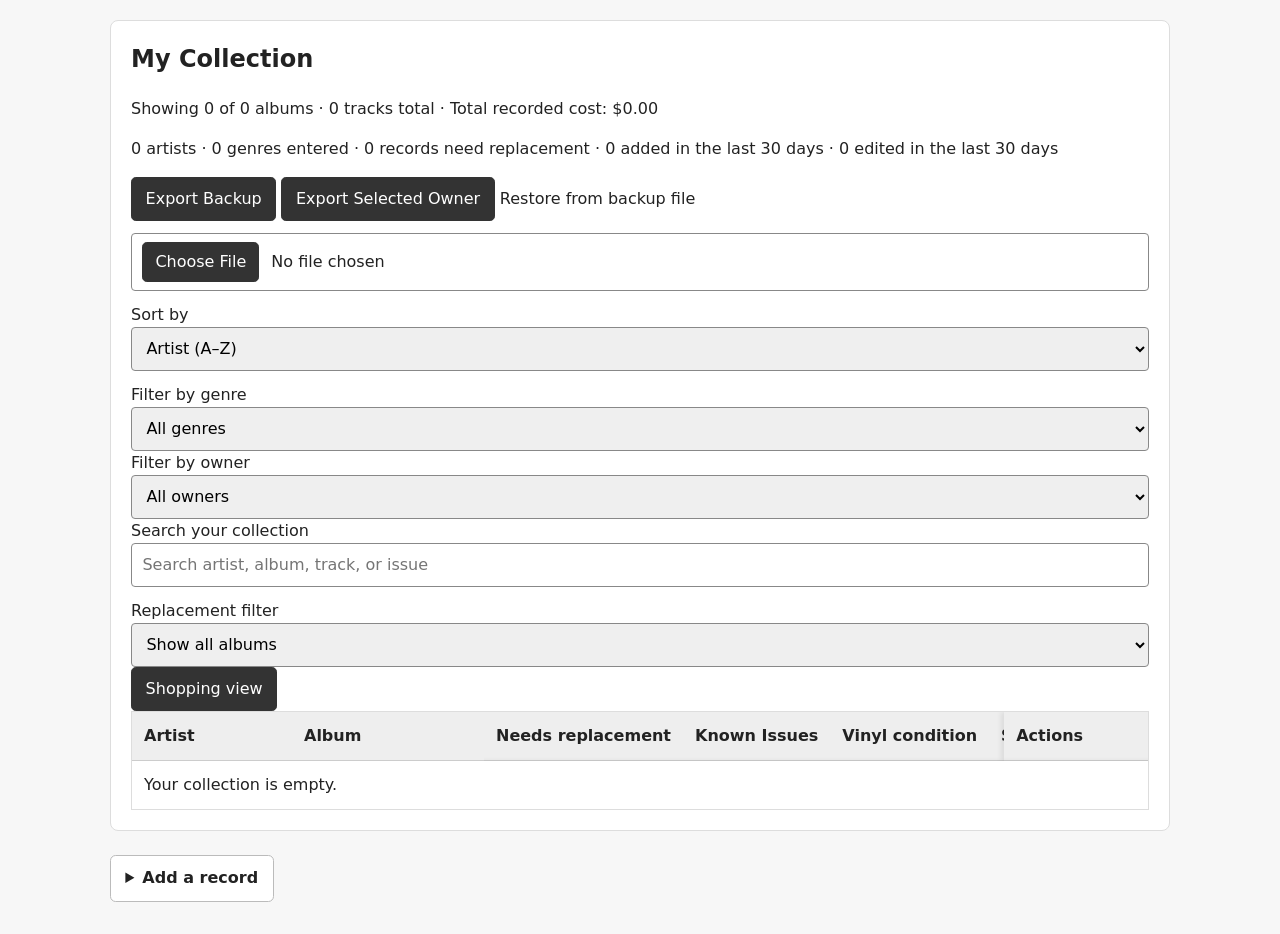
==== index.html @ c8ba339d "updating" ====
<!DOCTYPE html>
<html lang="en">
<head>
    <meta charset="UTF-8">
    <meta name="viewport" content="width=device-width, initial-scale=1.0">
    <link rel="stylesheet" href="styles.css">
    <link rel="icon" type="image/svg+xml" href="icons/record-icon.svg">
    <script src="database.js" defer></script>
    <script src="app.js" defer></script>
    <script src="backup.js" defer></script>
    <link rel="manifest" href="manifest.json">
    <meta name="theme-color" content="#222222">
    
    <title>Analog Media Tracker</title>
</head>
<body>
    
<section aria-labelledby="collection-heading">
  <h2 id="collection-heading">My Collection</h2>
  <p id="collection-summary" aria-live="polite"></p>
  <p id="collection-stats" aria-live="polite"></p>

  <!-- Your export, restore, sort, and search controls go here -->
    <button type="button" id="export-backup-button">Export Backup</button>
    <button type="button" id="export-owner-backup-button">Export Selected Owner</button>

    <label for="restore-backup-file">Restore from backup file</label>
  <input
    type="file"
    id="restore-backup-file"
    accept=".json,application/json">

    <label for="collection-sort">Sort by</label>

  <select id="collection-sort">
    <option value="artist-asc">Artist (A–Z)</option>
    <option value="album-asc">Album (A–Z)</option>
    <option value="year-desc">Pressing year (newest first)</option>
    <option value="year-asc">Pressing year (oldest first)</option>
    <option value="genre-asc">Genre (A–Z)</option>
    <option value="created-desc">Recently added</option>
    <option value="updated-desc">Recently edited</option>


  </select>
  <label for="genre-filter">Filter by genre</label>
  <select id="genre-filter">
    <option value="">All genres</option>
  </select>

  <label for="owner-filter">Filter by owner</label>
  <select id="owner-filter">
    <option value="">All owners</option>
  </select>

  <label for="collection-search">Search your collection</label>
  <input
    id="collection-search"
    type="search"
    placeholder="Search artist, album, track, or issue"
  >
  <label for="replacement-filter">Replacement filter</label>
  <select id="replacement-filter">
    <option value="all">Show all albums</option>
    <option value="needed">Needs replacement</option>
  </select>

      <button type="button" id="shopping-view-toggle" aria-pressed="false">
        Shopping view
      </button>

  <div class="table-wrapper">
  <div class="table-scroll">
    <table>
      <thead>
        <tr>
          <th scope="col">Artist</th>
          <th scope="col">Album</th>
          <th scope="col">Needs replacement</th>
          <th scope="col">Known Issues</th>
          <th scope="col">Vinyl condition</th>
          <th scope="col">Sleeve condition</th>
          <th scope="col">Genre</th>
          <th scope="col">Storage location</th>
          <th scope="col">Album Release Date</th>
          <th scope="col">Pressing Year</th>
          <th scope="col">Price paid (USD)</th>
          <th scope="col">Owner</th>
          <th scope="col">Last edited</th>
          <th scope="col">Actions</th>
        </tr>
      </thead>
      <tbody id="collection-table-body">
        <!-- JavaScript will add album rows here -->
      </tbody>
    </table>
  </div>
  <nav id="artist-letter-nav" aria-label="Jump to artist" hidden></nav>
</div>

  </section>
  <details id="add-record-panel">
    <summary>Add a record</summary>
      <section aria-labelledby="add-record-heading">
      <h2 id="add-record-heading">Add a Record</h2>

      <form id="album-form">
    <label for="artist">Artist</label>
    <input id="artist" name="artist" required>

    <label for="album">Album</label>
    <input id="album" name="album" required>
    
    <label for="album-images">Album Art</label>
      <input
        id="album-images"
        name="albumImages"
        type="file"
        accept="image/*"
        multiple
      >
  <div id="album-image-preview" aria-live="polite"></div>


    <label class="needs-replacement-control">
      <input
        type="checkbox"
        id="needs-replacement"
        name="needsReplacement"
      >
      <span>Needs replacement</span>
    </label>

    <h3>Tracks and issues</h3>
    <div id="track-list"></div>

    <button type="button" id="add-track-button">Add Another Track</button>

    <label for="vinyl-condition">Vinyl condition</label>
    <select id="vinyl-condition" name="vinylCondition">
      <option value="">Choose a condition</option>
      <option>Mint</option>
      <option>Near Mint</option>
      <option>Very Good Plus</option>
      <option>Very Good</option>
      <option>Good</option>
      <option>Poor</option>
    </select>

    <label for="sleeve-condition">Sleeve condition</label>
    <select id="sleeve-condition" name="sleeveCondition">
      <option value="">Choose a condition</option>
      <option>Mint</option>
      <option>Near Mint</option>
      <option>Very Good Plus</option>
      <option>Very Good</option>
      <option>Good</option>
      <option>Poor</option>
    </select>

    <label for="genre">Genre (optional)</label>
    <input
      id="genre"
      name="genre"
      type="text"
      placeholder="Search artist, album, genre, location, track, or issue"
    >

    <label for="storage-location">Storage location (optional)</label>
    <input
      id="storage-location"
      name="storageLocation"
      type="text"
      placeholder="e.g., Living room / Shelf 2"
    >

    <label for="release-date">Album release date</label>
    <input id="release-date" name="releaseDate" type="date">

    <label for="pressing-year">Pressing year</label>
    <input
      id="pressing-year"
      name="pressingYear"
      type="number"
      min="1900"
      max="2100"
    >

    <label for="purchase-price">Price paid (USD)</label>
    <input
      id="purchase-price"
      name="purchasePrice"
      type="number"
      min="0"
      step="0.01"
      inputmode="decimal"
      placeholder="0.00"
    >

    <label for="owner">Owner (optional)</label>
    <input
      id="owner"
      name="owner"
      type="text"
      placeholder="e.g., Alex"
    >

    <button type="submit" id="save-album-button">Save Record</button>
    <button type="button" id="cancel-edit-button" hidden>Cancel Edit</button>
</form>

  </section>
</details>
<button type="button" id="back-to-top-button" hidden>Back to top</button>


<script>
    const backToTopButton = document.querySelector("#back-to-top-button");

  function updateBackToTopButton() {
    backToTopButton.hidden = window.scrollY === 0;
  }

  backToTopButton.addEventListener("click", () => {
    window.scrollTo({ top: 0, behavior: "smooth" });
  });

  window.addEventListener("scroll", updateBackToTopButton, {
    passive: true
  });

  updateBackToTopButton();


  if ("serviceWorker" in navigator) {
    window.addEventListener("load", () => {
      navigator.serviceWorker.register("./service-worker.js")
        .catch((error) => {
          console.error("Service worker registration failed:", error);
        });
    });
  }
</script>
</body>
</html>
---- styles.css ----
* {
  box-sizing: border-box;
}

body {
  margin: 0 auto;
  padding: 1.25rem;
  max-width: 1100px;
  color: #222;
  background: #f7f7f7;
  font-family: system-ui, -apple-system, BlinkMacSystemFont, "Segoe UI",
    sans-serif;
  line-height: 1.5;
}

section {
  margin: 0 0 1.5rem;
  padding: 1.25rem;
  background: #fff;
  border: 1px solid #ddd;
  border-radius: 0.5rem;
}

h2 {
  margin-top: 0;
}

details > summary {
  width: fit-content;
  margin: 0.75rem 0;
  padding: 0.65rem 0.9rem;
  background: #fff;
  border: 1px solid #bbb;
  border-radius: 0.35rem;
  font-weight: 600;
  cursor: pointer;
}

details > summary:hover {
  background: #eee;
}

details[open] > summary {
  margin-bottom: 0.75rem;
}

form {
  display: grid;
  gap: 0.6rem;
  max-width: 650px;
}

input,
select,
button {
  min-height: 2.75rem;
  font: inherit;
}

input,
select {
  width: 100%;
  padding: 0.5rem 0.65rem;
  border: 1px solid #888;
  border-radius: 0.25rem;
}

button {
  width: fit-content;
  padding: 0.5rem 0.85rem;
  color: #fff;
  background: #333;
  border: 1px solid #333;
  border-radius: 0.3rem;
  cursor: pointer;
}

button:hover {
  background: #111;
}

button:focus-visible,
input:focus-visible,
select:focus-visible {
  outline: 3px solid #1769aa;
  outline-offset: 2px;
}

.track-row {
  display: grid;
  grid-template-columns: repeat(2, minmax(0, 1fr));
  gap: 0.75rem;
  margin: 1rem 0;
  padding: 1rem;
  border: 1px solid #bbb;
  border-radius: 0.35rem;
}

.track-row legend {
  padding: 0 0.35rem;
}

.track-row label {
  display: grid;
  gap: 0.25rem;
}

.track-row button {
  grid-column: 1 / -1;
}

#export-backup-button,
#restore-backup-file,
#collection-search,
#collection-sort {
  margin-bottom: 0.75rem;
}

#restore-backup-file {
  display: block;
  max-width: 100%;
}

.table-wrapper {
  max-width: 100%;
  display: grid;
  grid-template-columns: minmax(0, 1fr) auto;
  align-items: start;
}


table {
  width: 100%;
  border-collapse: collapse;
}

th,
td {
  padding: 0.75rem;
  border-bottom: 1px solid #ccc;
  text-align: left;
  white-space: nowrap;
}

th {
  background: #eee;
}

tbody tr:last-child td {
  border-bottom: 0;
}

@media (min-width: 601px) {
    .table-wrapper {
    grid-template-columns: minmax(0, 1fr) auto;
    border: 0;
  }

  .table-scroll {
    min-width: 0;
    max-width: 100%;
    overflow-x: auto;
    border: 1px solid #ddd;
  }

  .table-wrapper > #artist-letter-nav {
    grid-column: 2;
    grid-row: 1;
  }


    .table-wrapper > #artist-letter-nav:not([hidden]) {
    display: flex;
    flex-direction: column;
    align-self: start;
    justify-self: end;
    position: sticky;
    top: 0.5rem;
    z-index: 3;
    gap: 0.25rem;
    max-height: calc(100vh - 1rem);
    overflow-y: auto;
    margin: 0.5rem;
    padding: 0.35rem;
    background: #fff;
    border: 1px solid #ddd;
    border-radius: 0.5rem;
  }

  #artist-letter-nav button {
    flex: 0 0 auto;
    min-width: 2.5rem;
    min-height: 2.5rem;
  }

  .table-wrapper table {
    width: max-content;
    min-width: 100%;
    border-collapse: separate;
    border-spacing: 0;
  }

  .table-wrapper th:first-child,
  .table-wrapper td:first-child {
    position: sticky;
    left: 0;
    min-width: 10rem;
    background: #fff;
    z-index: 1;
  }

  .table-wrapper th:nth-child(2),
  .table-wrapper td:nth-child(2) {
    position: sticky;
    left: 10rem;
    min-width: 12rem;
    background: #fff;
    z-index: 1;
  }

  .table-wrapper th:first-child,
  .table-wrapper th:nth-child(2),
  .table-wrapper th:last-child {
    background: #eee;
    z-index: 2;
  }

  .table-wrapper th:last-child,
  .table-wrapper td:last-child {
    position: sticky;
    right: 0;
    min-width: 9rem;
    background: #fff;
    z-index: 1;
    box-shadow: -3px 0 5px rgba(0, 0, 0, 0.08);
  }

  .table-wrapper th:last-child {
    background: #eee;
  }
}


@media (max-width: 600px) {
  body {
    padding: 0.65rem;
  }

  section {
    padding: 1rem;
  }

  .track-row {
    grid-template-columns: 1fr;
    padding: 0.75rem;
  }

  .track-row button {
    grid-column: auto;
  }

  form > button {
    width: 100%;
  }

  th,
  td {
    padding: 0.6rem;
  }
    .table-wrapper {
    overflow-x: visible;
    border: 0;
  }

  table,
  tbody {
    display: block;
    width: 100%;
  }

  thead {
    display: none;
  }

  tbody tr {
    display: block;
    margin-bottom: 1rem;
    padding: 0.5rem 0.75rem;
    background: #fff;
    border: 1px solid #ddd;
    border-radius: 0.5rem;
  }

  tbody td {
    display: grid;
    grid-template-columns: 7rem minmax(0, 1fr);
    gap: 0.5rem;
    padding: 0.55rem 0;
    border-bottom: 1px solid #eee;
    white-space: normal;
    overflow-wrap: anywhere;
  }

  tbody td::before {
    font-weight: 600;
    color: #444;
  }

    tbody td:nth-child(1)::before {
    content: "Artist";
  }

  tbody td:nth-child(2)::before {
    content: "Album";
  }

  tbody td:nth-child(3)::before {
    content: "Needs replacement";
  }

  tbody td:nth-child(4)::before {
    content: "Known Issues";
  }

  tbody td:nth-child(5)::before {
    content: "Vinyl condition";
  }

  tbody td:nth-child(6)::before {
    content: "Sleeve condition";
  }

  tbody td:nth-child(7)::before {
    content: "Genre";
  }

  tbody td:nth-child(8)::before {
    content: "Storage location";
  }

  tbody td:nth-child(9)::before {
    content: "Release date";
  }

  tbody td:nth-child(10)::before {
    content: "Pressing year";
  }

  tbody td:nth-child(11)::before {
    content: "Price paid";
  }

  tbody td:nth-child(12)::before {
    content: "Owner";
  }
    tbody td:nth-child(13)::before {
    content: "Last edited";
  }


  tbody td:nth-child(14)::before {
    content: "Actions";
  }

  #shopping-view-toggle {
    display: block;
    width: 100%;
    margin: 0.75rem 0;
  }

  .table-wrapper.shopping-view tbody td:nth-child(7),
  .table-wrapper.shopping-view tbody td:nth-child(8),
  .table-wrapper.shopping-view tbody td:nth-child(9),
  .table-wrapper.shopping-view tbody td:nth-child(10),
  .table-wrapper.shopping-view tbody td:nth-child(11),
  .table-wrapper.shopping-view tbody td:nth-child(12) {
    display: none;
  }
      .table-wrapper {
    display: grid;
    grid-template-columns: minmax(0, 1fr);
    border: 0;
  }

  .table-wrapper > .table-scroll,
  .table-wrapper > #artist-letter-nav {
    grid-area: 1 / 1;
  }

  .table-scroll {
    min-width: 0;
    max-width: 100%;
    overflow: visible;
  }


  .table-wrapper > #artist-letter-nav:not([hidden]) {
    display: flex;
    flex-direction: column;
    align-self: start;
    justify-self: end;
    position: sticky;
    top: 0.5rem;
    z-index: 3;
    gap: 0.25rem;
    max-height: calc(100vh - 1rem);
    overflow-y: auto;
    margin: 0.5rem -0.9rem 0.5rem 0.5rem;
    padding: 0.35rem;
    background: #fff;
    border: 1px solid #ddd;
    border-radius: 0.5rem;
  }

  #artist-letter-nav button {
    flex: 0 0 auto;
    min-width: 2.5rem;
    min-height: 2.5rem;
  }



  tbody tr {
    scroll-margin-top: 4.5rem;
  }


  tbody td:last-child {
    display: flex;
    flex-wrap: wrap;
    gap: 0.5rem;
    border-bottom: 0;
  }

  tbody td:last-child::before {
    flex-basis: 100%;
  }

}
.needs-replacement-control {
  display: flex;
  align-items: center;
  gap: 0.6rem;
  width: fit-content;
  cursor: pointer;
}

.needs-replacement-control input[type="checkbox"] {
  width: 1.15rem;
  min-height: 1.15rem;
  height: 1.15rem;
  margin: 0;
  padding: 0;
  accent-color: #333;
  cursor: pointer;
}
input[type="file"]::file-selector-button {
  min-height: 2.5rem;
  margin-right: 0.75rem;
  padding: 0.4rem 0.75rem;
  color: #fff;
  background: #333;
  border: 1px solid #333;
  border-radius: 0.3rem;
  font: inherit;
  cursor: pointer;
}

input[type="file"]::file-selector-button:hover {
  background: #111;
}


#back-to-top-button {
  position: fixed;
  right: 1rem;
  bottom: calc(1rem + env(safe-area-inset-bottom));
  z-index: 10;
  box-shadow: 0 2px 8px rgba(0, 0, 0, 0.25);
}

@media (prefers-reduced-motion: reduce) {
  html {
    scroll-behavior: auto;
  }
}
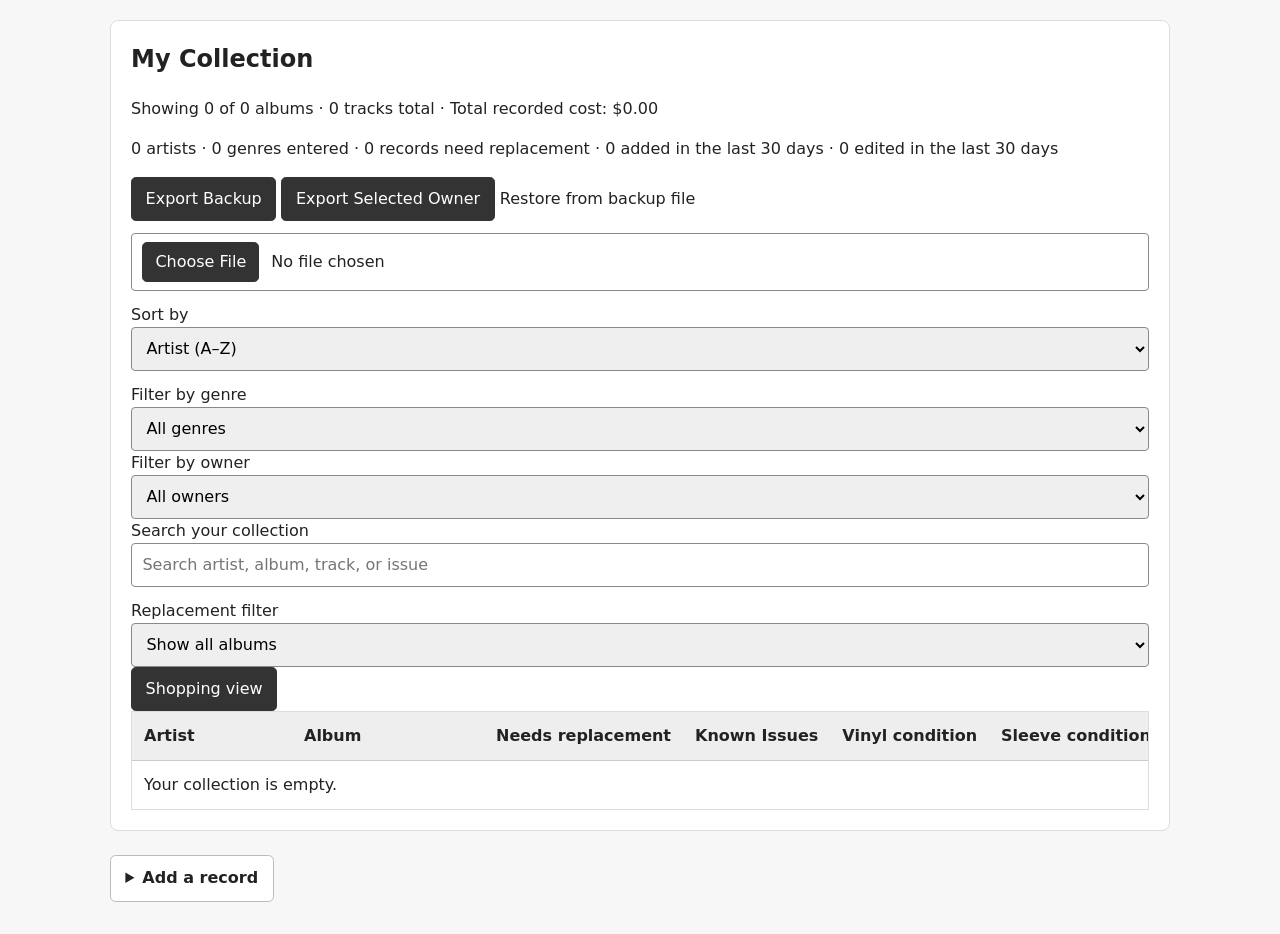
==== commit 97bf7cc9: "Added thumnails and functionality to select cover album Fixed desktop table crowding" ====
--- a/index.html
+++ b/index.html
@@ -70,33 +70,33 @@
       </button>
 
   <div class="table-wrapper">
-  <div class="table-scroll">
-    <table>
-      <thead>
-        <tr>
-          <th scope="col">Artist</th>
-          <th scope="col">Album</th>
-          <th scope="col">Needs replacement</th>
-          <th scope="col">Known Issues</th>
-          <th scope="col">Vinyl condition</th>
-          <th scope="col">Sleeve condition</th>
-          <th scope="col">Genre</th>
-          <th scope="col">Storage location</th>
-          <th scope="col">Album Release Date</th>
-          <th scope="col">Pressing Year</th>
-          <th scope="col">Price paid (USD)</th>
-          <th scope="col">Owner</th>
-          <th scope="col">Last edited</th>
-          <th scope="col">Actions</th>
-        </tr>
-      </thead>
-      <tbody id="collection-table-body">
-        <!-- JavaScript will add album rows here -->
-      </tbody>
-    </table>
+    <div class="table-scroll">
+      <table>
+        <thead>
+          <tr>
+            <th scope="col">Artist</th>
+            <th scope="col">Album</th>
+            <th scope="col">Needs replacement</th>
+            <th scope="col">Known Issues</th>
+            <th scope="col">Vinyl condition</th>
+            <th scope="col">Sleeve condition</th>
+            <th scope="col">Genre</th>
+            <th scope="col">Storage location</th>
+            <th scope="col">Album Release Date</th>
+            <th scope="col">Pressing Year</th>
+            <th scope="col">Price paid (USD)</th>
+            <th scope="col">Owner</th>
+            <th scope="col">Last edited</th>
+            <th scope="col">Actions</th>
+          </tr>
+        </thead>
+        <tbody id="collection-table-body">
+          <!-- JavaScript will add album rows here -->
+        </tbody>
+      </table>
+    </div>
+    <nav id="artist-letter-nav" aria-label="Jump to artist" hidden></nav>
   </div>
-  <nav id="artist-letter-nav" aria-label="Jump to artist" hidden></nav>
-</div>
 
   </section>
   <details id="add-record-panel">
@@ -110,7 +110,6 @@
 
     <label for="album">Album</label>
     <input id="album" name="album" required>
-    
     <label for="album-images">Album Art</label>
       <input
         id="album-images"
--- a/styles.css
+++ b/styles.css
@@ -159,9 +159,11 @@
   .table-scroll {
     min-width: 0;
     max-width: 100%;
-    overflow-x: auto;
+    max-height: 70vh;
+    overflow: auto;
     border: 1px solid #ddd;
   }
+
 
   .table-wrapper > #artist-letter-nav {
     grid-column: 2;
@@ -199,6 +201,38 @@
     border-collapse: separate;
     border-spacing: 0;
   }
+    .table-wrapper .album-cell-content {
+    display: flex;
+    align-items: center;
+    gap: 0.6rem;
+  }
+
+  .table-wrapper .album-cell-content img {
+    flex: 0 0 3.5rem;
+    width: 3.5rem;
+    height: 3.5rem;
+    border: 1px solid #ddd;
+    border-radius: 0.25rem;
+    object-fit: cover;
+  }
+
+
+  .table-wrapper tbody tr:nth-child(even) td {
+  background: #f7f7f7;
+  }
+
+  .table-wrapper tbody tr:nth-child(even) td:first-child,
+  .table-wrapper tbody tr:nth-child(even) td:nth-child(2),
+  .table-wrapper tbody tr:nth-child(even) td:last-child {
+    background: #f7f7f7;
+  }
+
+  .table-wrapper thead th {
+    position: sticky;
+    top: 0;
+    z-index: 2;
+    background: #eee;
+  }
 
   .table-wrapper th:first-child,
   .table-wrapper td:first-child {
@@ -238,6 +272,19 @@
   .table-wrapper th:last-child {
     background: #eee;
   }
+      .table-wrapper tbody td:last-child button {
+    display: block;
+    width: 100%;
+    margin: 0 0 0.35rem;
+    padding: 0.35rem 0.5rem;
+    font-size: 0.85rem;
+  }
+
+  .table-wrapper tbody td:last-child button:last-child {
+    margin-bottom: 0;
+  }
+
+
 }
 
 
@@ -290,6 +337,24 @@
     border: 1px solid #ddd;
     border-radius: 0.5rem;
   }
+
+    .table-wrapper tbody tr {
+    position: relative;
+  }
+
+  .table-wrapper tbody td:nth-child(1),
+  .table-wrapper tbody td:nth-child(2) {
+    padding-right: 4.5rem;
+  }
+
+  .table-wrapper .album-cell-content img {
+    position: absolute;
+    top: 0.75rem;
+    right: 2.75rem;
+    border: 1px solid #ddd;
+    border-radius: 0.25rem;
+  }
+
 
   tbody td {
     display: grid;
@@ -300,6 +365,10 @@
     white-space: normal;
     overflow-wrap: anywhere;
   }
+    tbody td:nth-child(4) {
+    grid-template-columns: minmax(0, 1fr);
+  }
+
 
   tbody td::before {
     font-weight: 600;
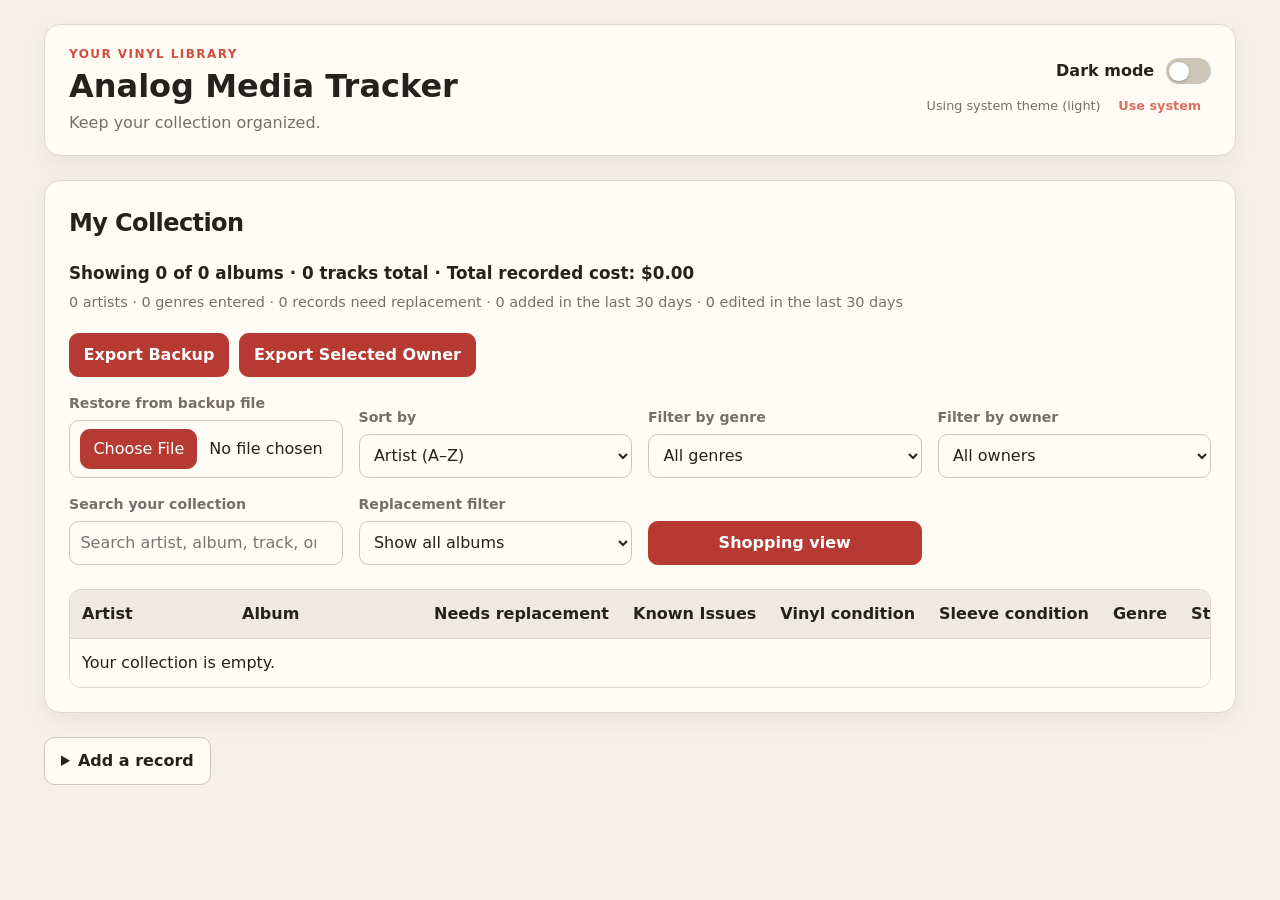
==== commit 10ae06ac: "Added Dark Mode and refined cloro" ====
--- a/index.html
+++ b/index.html
@@ -14,60 +14,94 @@
     <title>Analog Media Tracker</title>
 </head>
 <body>
-    
+<header class="app-header">
+  <div class="app-heading">
+    <p class="app-eyebrow">YOUR VINYL LIBRARY</p>
+    <h1>Analog Media Tracker</h1>
+    <p class="app-subtitle">Keep your collection organized.</p>
+  </div>
+  <div class="theme-settings">
+    <label class="theme-toggle" for="theme-toggle">
+      <span>Dark mode</span>
+      <input id="theme-toggle" type="checkbox" role="switch">
+      <span class="theme-switch-track" aria-hidden="true">
+        <span class="theme-switch-thumb"></span>
+      </span>
+    </label>
+    <div class="theme-system-setting">
+      <span id="theme-mode-status" aria-live="polite">Using system theme</span>
+      <button type="button" id="theme-system-button">Use system</button>
+    </div>
+  </div>
+</header>
+
 <section aria-labelledby="collection-heading">
   <h2 id="collection-heading">My Collection</h2>
   <p id="collection-summary" aria-live="polite"></p>
   <p id="collection-stats" aria-live="polite"></p>
 
-  <!-- Your export, restore, sort, and search controls go here -->
-    <button type="button" id="export-backup-button">Export Backup</button>
-    <button type="button" id="export-owner-backup-button">Export Selected Owner</button>
-
-    <label for="restore-backup-file">Restore from backup file</label>
-  <input
-    type="file"
-    id="restore-backup-file"
-    accept=".json,application/json">
-
-    <label for="collection-sort">Sort by</label>
-
-  <select id="collection-sort">
-    <option value="artist-asc">Artist (A–Z)</option>
-    <option value="album-asc">Album (A–Z)</option>
-    <option value="year-desc">Pressing year (newest first)</option>
-    <option value="year-asc">Pressing year (oldest first)</option>
-    <option value="genre-asc">Genre (A–Z)</option>
-    <option value="created-desc">Recently added</option>
-    <option value="updated-desc">Recently edited</option>
-
-
-  </select>
-  <label for="genre-filter">Filter by genre</label>
-  <select id="genre-filter">
-    <option value="">All genres</option>
-  </select>
-
-  <label for="owner-filter">Filter by owner</label>
-  <select id="owner-filter">
-    <option value="">All owners</option>
-  </select>
-
-  <label for="collection-search">Search your collection</label>
-  <input
-    id="collection-search"
-    type="search"
-    placeholder="Search artist, album, track, or issue"
-  >
-  <label for="replacement-filter">Replacement filter</label>
-  <select id="replacement-filter">
-    <option value="all">Show all albums</option>
-    <option value="needed">Needs replacement</option>
-  </select>
-
-      <button type="button" id="shopping-view-toggle" aria-pressed="false">
-        Shopping view
-      </button>
+  <div class="collection-controls">
+    <div class="collection-actions">
+      <button type="button" id="export-backup-button">Export Backup</button>
+      <button type="button" id="export-owner-backup-button">Export Selected Owner</button>
+    </div>
+
+    <div class="filter-field">
+      <label for="restore-backup-file">Restore from backup file</label>
+      <input
+        type="file"
+        id="restore-backup-file"
+        accept=".json,application/json">
+    </div>
+
+    <div class="filter-field">
+      <label for="collection-sort">Sort by</label>
+      <select id="collection-sort">
+        <option value="artist-asc">Artist (A–Z)</option>
+        <option value="album-asc">Album (A–Z)</option>
+        <option value="year-desc">Pressing year (newest first)</option>
+        <option value="year-asc">Pressing year (oldest first)</option>
+        <option value="genre-asc">Genre (A–Z)</option>
+        <option value="created-desc">Recently added</option>
+        <option value="updated-desc">Recently edited</option>
+      </select>
+    </div>
+
+    <div class="filter-field">
+      <label for="genre-filter">Filter by genre</label>
+      <select id="genre-filter">
+        <option value="">All genres</option>
+      </select>
+    </div>
+
+    <div class="filter-field">
+      <label for="owner-filter">Filter by owner</label>
+      <select id="owner-filter">
+        <option value="">All owners</option>
+      </select>
+    </div>
+
+    <div class="filter-field">
+      <label for="collection-search">Search your collection</label>
+      <input
+        id="collection-search"
+        type="search"
+        placeholder="Search artist, album, track, or issue"
+      >
+    </div>
+
+    <div class="filter-field">
+      <label for="replacement-filter">Replacement filter</label>
+      <select id="replacement-filter">
+        <option value="all">Show all albums</option>
+        <option value="needed">Needs replacement</option>
+      </select>
+    </div>
+
+    <button type="button" id="shopping-view-toggle" aria-pressed="false">
+      Shopping view
+    </button>
+  </div>
 
   <div class="table-wrapper">
     <div class="table-scroll">
--- a/styles.css
+++ b/styles.css
@@ -2,42 +2,226 @@
   box-sizing: border-box;
 }
 
+:root {
+  color-scheme: light;
+  --page: #f5f1e8;
+  --surface: #fffcf6;
+  --surface-muted: #efeae1;
+  --text: #24211e;
+  --text-muted: #766f67;
+  --border: #ded7cd;
+  --border-strong: #cfc6ba;
+  --accent: #d34d3f;
+  --accent-hover: #b63a32;
+  --accent-soft: #fbecea;
+  --button-accent: #b63a32;
+  --button-hover: #9e3029;
+  --focus: #d34d3f;
+  --button-text: #ffffff;
+  --row-alt: #f8f4ec;
+  --shadow: 0 8px 24px rgb(0 0 0 / 6%);
+}
+
+:root[data-theme="dark"] {
+  color-scheme: dark;
+  --page: #151311;
+  --surface: #211e1b;
+  --surface-muted: #2c2824;
+  --text: #f3ede5;
+  --text-muted: #b2a69c;
+  --border: #403a34;
+  --border-strong: #554d45;
+  --accent: #d34d3f;
+  --accent-hover: #e16d60;
+  --accent-soft: #3b2521;
+  --button-accent: #b63a32;
+  --button-hover: #9e3029;
+  --focus: #e16d60;
+  --button-text: #ffffff;
+  --row-alt: #27231f;
+  --shadow: 0 8px 24px rgb(0 0 0 / 32%);
+}
+
 body {
   margin: 0 auto;
-  padding: 1.25rem;
-  max-width: 1100px;
-  color: #222;
-  background: #f7f7f7;
+  padding: 1.5rem;
+  max-width: 1240px;
+  color: var(--text);
+  background: var(--page);
   font-family: system-ui, -apple-system, BlinkMacSystemFont, "Segoe UI",
     sans-serif;
   line-height: 1.5;
+  transition: color 180ms ease, background-color 180ms ease;
+}
+
+.app-header {
+  display: flex;
+  align-items: center;
+  justify-content: space-between;
+  gap: 1.5rem;
+  margin-bottom: 1.5rem;
+  padding: 1.25rem 1.5rem;
+  background: var(--surface);
+  border: 1px solid var(--border);
+  border-radius: 1rem;
+  box-shadow: var(--shadow);
+}
+
+.app-eyebrow {
+  margin: 0 0 0.25rem;
+  color: var(--accent);
+  font-size: 0.75rem;
+  font-weight: 750;
+  letter-spacing: 0.12em;
+}
+
+.app-heading h1 {
+  margin: 0;
+  font-size: clamp(1.45rem, 3vw, 2rem);
+  line-height: 1.2;
+}
+
+.app-subtitle {
+  margin: 0.35rem 0 0;
+  color: var(--text-muted);
+}
+
+.theme-settings {
+  display: grid;
+  justify-items: end;
+  gap: 0.35rem;
+}
+
+.theme-toggle {
+  position: relative;
+  display: inline-flex;
+  align-items: center;
+  gap: 0.75rem;
+  font-weight: 650;
+  cursor: pointer;
+}
+
+.theme-toggle input {
+  position: absolute;
+  width: 1px;
+  height: 1px;
+  min-height: 0;
+  margin: 0;
+  padding: 0;
+  border: 0;
+  opacity: 0;
+  pointer-events: none;
+}
+
+.theme-switch-track {
+  display: inline-flex;
+  align-items: center;
+  width: 2.8rem;
+  height: 1.6rem;
+  padding: 0.2rem;
+  background: var(--border-strong);
+  border-radius: 999px;
+  transition: background-color 160ms ease;
+}
+
+.theme-switch-thumb {
+  width: 1.2rem;
+  height: 1.2rem;
+  background: #fff;
+  border-radius: 50%;
+  box-shadow: 0 1px 3px rgb(0 0 0 / 25%);
+  transition: transform 160ms ease;
+}
+
+.theme-toggle input:checked + .theme-switch-track {
+  background: var(--accent);
+}
+
+.theme-toggle input:checked + .theme-switch-track .theme-switch-thumb {
+  transform: translateX(1.2rem);
+}
+
+.theme-toggle input:focus-visible + .theme-switch-track {
+  outline: 3px solid var(--focus);
+  outline-offset: 3px;
+}
+
+.theme-system-setting {
+  display: flex;
+  align-items: center;
+  gap: 0.5rem;
+  color: var(--text-muted);
+  font-size: 0.8rem;
+}
+
+@media (prefers-color-scheme: dark) {
+  :root:not([data-theme]) {
+    color-scheme: dark;
+    --page: #151311;
+    --surface: #211e1b;
+    --surface-muted: #2c2824;
+    --text: #f3ede5;
+    --text-muted: #b2a69c;
+    --border: #403a34;
+    --border-strong: #554d45;
+    --accent: #d34d3f;
+    --accent-hover: #e16d60;
+    --accent-soft: #3b2521;
+    --button-accent: #b63a32;
+    --button-hover: #9e3029;
+    --focus: #e16d60;
+    --button-text: #ffffff;
+    --row-alt: #27231f;
+    --shadow: 0 8px 24px rgb(0 0 0 / 32%);
+  }
+}
+
+#theme-system-button {
+  min-height: 2rem;
+  padding: 0.25rem 0.55rem;
+  color: var(--accent);
+  background: transparent;
+  border-color: transparent;
+  font-size: 0.8rem;
+}
+
+#theme-system-button:hover:not(:disabled) {
+  color: var(--accent-hover);
+  background: var(--accent-soft);
+}
+
+#theme-system-button:disabled {
+  opacity: 0.8;
+  cursor: default;
 }
 
 section {
   margin: 0 0 1.5rem;
-  padding: 1.25rem;
-  background: #fff;
-  border: 1px solid #ddd;
-  border-radius: 0.5rem;
+  padding: clamp(1rem, 2.5vw, 1.5rem);
+  background: var(--surface);
+  border: 1px solid var(--border);
+  border-radius: 1rem;
+  box-shadow: var(--shadow);
 }
 
 h2 {
   margin-top: 0;
+  letter-spacing: -0.025em;
 }
 
 details > summary {
   width: fit-content;
   margin: 0.75rem 0;
-  padding: 0.65rem 0.9rem;
-  background: #fff;
-  border: 1px solid #bbb;
-  border-radius: 0.35rem;
+  padding: 0.7rem 1rem;
+  background: var(--surface);
+  border: 1px solid var(--border-strong);
+  border-radius: 0.65rem;
   font-weight: 600;
   cursor: pointer;
 }
 
 details > summary:hover {
-  background: #eee;
+  background: var(--surface-muted);
 }
 
 details[open] > summary {
@@ -61,28 +245,43 @@
 select {
   width: 100%;
   padding: 0.5rem 0.65rem;
-  border: 1px solid #888;
-  border-radius: 0.25rem;
+  color: var(--text);
+  background: var(--surface);
+  border: 1px solid var(--border-strong);
+  border-radius: 0.6rem;
 }
 
 button {
   width: fit-content;
   padding: 0.5rem 0.85rem;
-  color: #fff;
-  background: #333;
-  border: 1px solid #333;
-  border-radius: 0.3rem;
+  color: var(--button-text);
+  background: var(--button-accent);
+  border: 1px solid var(--button-accent);
+  border-radius: 0.6rem;
+  font-weight: 600;
   cursor: pointer;
+  transition: background-color 150ms ease, border-color 150ms ease,
+    transform 150ms ease;
 }
 
 button:hover {
-  background: #111;
+  background: var(--button-hover);
+  border-color: var(--button-hover);
+}
+
+button:active:not(:disabled) {
+  transform: translateY(1px);
+}
+
+button:disabled {
+  opacity: 0.62;
+  cursor: not-allowed;
 }
 
 button:focus-visible,
 input:focus-visible,
 select:focus-visible {
-  outline: 3px solid #1769aa;
+  outline: 3px solid var(--focus);
   outline-offset: 2px;
 }
 
@@ -92,8 +291,8 @@
   gap: 0.75rem;
   margin: 1rem 0;
   padding: 1rem;
-  border: 1px solid #bbb;
-  border-radius: 0.35rem;
+  border: 1px solid var(--border);
+  border-radius: 0.75rem;
 }
 
 .track-row legend {
@@ -109,11 +308,53 @@
   grid-column: 1 / -1;
 }
 
-#export-backup-button,
-#restore-backup-file,
-#collection-search,
-#collection-sort {
-  margin-bottom: 0.75rem;
+#collection-summary {
+  margin: 0 0 0.35rem;
+  font-size: 1.05rem;
+  font-weight: 650;
+}
+
+#collection-stats {
+  margin: 0;
+  color: var(--text-muted);
+  font-size: 0.9rem;
+}
+
+.collection-controls {
+  display: grid;
+  grid-template-columns: repeat(auto-fit, minmax(min(100%, 14rem), 1fr));
+  align-items: end;
+  gap: 1rem;
+  margin: 1.25rem 0 1.5rem;
+}
+
+.collection-actions {
+  display: flex;
+  grid-column: 1 / -1;
+  flex-wrap: wrap;
+  gap: 0.65rem;
+}
+
+.filter-field {
+  display: grid;
+  min-width: 0;
+  gap: 0.35rem;
+}
+
+.filter-field label {
+  color: var(--text-muted);
+  font-size: 0.88rem;
+  font-weight: 600;
+}
+
+.collection-controls input,
+.collection-controls select {
+  margin: 0;
+}
+
+.collection-controls #shopping-view-toggle {
+  width: 100%;
+  margin: 0;
 }
 
 #restore-backup-file {
@@ -137,13 +378,13 @@
 th,
 td {
   padding: 0.75rem;
-  border-bottom: 1px solid #ccc;
+  border-bottom: 1px solid var(--border);
   text-align: left;
   white-space: nowrap;
 }
 
 th {
-  background: #eee;
+  background: var(--surface-muted);
 }
 
 tbody tr:last-child td {
@@ -161,7 +402,8 @@
     max-width: 100%;
     max-height: 70vh;
     overflow: auto;
-    border: 1px solid #ddd;
+    border: 1px solid var(--border);
+    border-radius: 0.75rem;
   }
 
 
@@ -184,9 +426,9 @@
     overflow-y: auto;
     margin: 0.5rem;
     padding: 0.35rem;
-    background: #fff;
-    border: 1px solid #ddd;
-    border-radius: 0.5rem;
+    background: var(--surface);
+    border: 1px solid var(--border);
+    border-radius: 0.75rem;
   }
 
   #artist-letter-nav button {
@@ -211,27 +453,27 @@
     flex: 0 0 3.5rem;
     width: 3.5rem;
     height: 3.5rem;
-    border: 1px solid #ddd;
-    border-radius: 0.25rem;
+    border: 1px solid var(--border);
+    border-radius: 0.4rem;
     object-fit: cover;
   }
 
 
   .table-wrapper tbody tr:nth-child(even) td {
-  background: #f7f7f7;
+  background: var(--row-alt);
   }
 
   .table-wrapper tbody tr:nth-child(even) td:first-child,
   .table-wrapper tbody tr:nth-child(even) td:nth-child(2),
   .table-wrapper tbody tr:nth-child(even) td:last-child {
-    background: #f7f7f7;
+    background: var(--row-alt);
   }
 
   .table-wrapper thead th {
     position: sticky;
     top: 0;
     z-index: 2;
-    background: #eee;
+    background: var(--surface-muted);
   }
 
   .table-wrapper th:first-child,
@@ -239,7 +481,7 @@
     position: sticky;
     left: 0;
     min-width: 10rem;
-    background: #fff;
+    background: var(--surface);
     z-index: 1;
   }
 
@@ -248,14 +490,14 @@
     position: sticky;
     left: 10rem;
     min-width: 12rem;
-    background: #fff;
+    background: var(--surface);
     z-index: 1;
   }
 
   .table-wrapper th:first-child,
   .table-wrapper th:nth-child(2),
   .table-wrapper th:last-child {
-    background: #eee;
+    background: var(--surface-muted);
     z-index: 2;
   }
 
@@ -264,13 +506,13 @@
     position: sticky;
     right: 0;
     min-width: 9rem;
-    background: #fff;
+    background: var(--surface);
     z-index: 1;
-    box-shadow: -3px 0 5px rgba(0, 0, 0, 0.08);
+    box-shadow: -3px 0 5px rgb(0 0 0 / 12%);
   }
 
   .table-wrapper th:last-child {
-    background: #eee;
+    background: var(--surface-muted);
   }
       .table-wrapper tbody td:last-child button {
     display: block;
@@ -290,7 +532,23 @@
 
 @media (max-width: 600px) {
   body {
-    padding: 0.65rem;
+    padding: 0.85rem;
+  }
+
+  .app-header {
+    align-items: flex-start;
+    flex-direction: column;
+    gap: 1rem;
+    padding: 1rem;
+  }
+
+  .theme-settings {
+    justify-items: start;
+    width: 100%;
+  }
+
+  .theme-system-setting {
+    flex-wrap: wrap;
   }
 
   section {
@@ -333,9 +591,9 @@
     display: block;
     margin-bottom: 1rem;
     padding: 0.5rem 0.75rem;
-    background: #fff;
-    border: 1px solid #ddd;
-    border-radius: 0.5rem;
+    background: var(--surface);
+    border: 1px solid var(--border);
+    border-radius: 0.75rem;
   }
 
     .table-wrapper tbody tr {
@@ -351,8 +609,8 @@
     position: absolute;
     top: 0.75rem;
     right: 2.75rem;
-    border: 1px solid #ddd;
-    border-radius: 0.25rem;
+    border: 1px solid var(--border);
+    border-radius: 0.4rem;
   }
 
 
@@ -361,7 +619,7 @@
     grid-template-columns: 7rem minmax(0, 1fr);
     gap: 0.5rem;
     padding: 0.55rem 0;
-    border-bottom: 1px solid #eee;
+    border-bottom: 1px solid var(--border);
     white-space: normal;
     overflow-wrap: anywhere;
   }
@@ -372,7 +630,7 @@
 
   tbody td::before {
     font-weight: 600;
-    color: #444;
+    color: var(--text-muted);
   }
 
     tbody td:nth-child(1)::before {
@@ -429,12 +687,6 @@
 
   tbody td:nth-child(14)::before {
     content: "Actions";
-  }
-
-  #shopping-view-toggle {
-    display: block;
-    width: 100%;
-    margin: 0.75rem 0;
   }
 
   .table-wrapper.shopping-view tbody td:nth-child(7),
@@ -476,9 +728,9 @@
     overflow-y: auto;
     margin: 0.5rem -0.9rem 0.5rem 0.5rem;
     padding: 0.35rem;
-    background: #fff;
-    border: 1px solid #ddd;
-    border-radius: 0.5rem;
+    background: var(--surface);
+    border: 1px solid var(--border);
+    border-radius: 0.75rem;
   }
 
   #artist-letter-nav button {
@@ -520,23 +772,23 @@
   height: 1.15rem;
   margin: 0;
   padding: 0;
-  accent-color: #333;
+  accent-color: var(--accent);
   cursor: pointer;
 }
 input[type="file"]::file-selector-button {
   min-height: 2.5rem;
   margin-right: 0.75rem;
   padding: 0.4rem 0.75rem;
-  color: #fff;
-  background: #333;
-  border: 1px solid #333;
-  border-radius: 0.3rem;
+  color: var(--button-text);
+  background: var(--button-accent);
+  border: 1px solid var(--button-accent);
+  border-radius: 0.6rem;
   font: inherit;
   cursor: pointer;
 }
 
 input[type="file"]::file-selector-button:hover {
-  background: #111;
+  background: var(--button-hover);
 }
 
 
@@ -545,7 +797,7 @@
   right: 1rem;
   bottom: calc(1rem + env(safe-area-inset-bottom));
   z-index: 10;
-  box-shadow: 0 2px 8px rgba(0, 0, 0, 0.25);
+  box-shadow: 0 4px 14px rgb(0 0 0 / 24%);
 }
 
 @media (prefers-reduced-motion: reduce) {
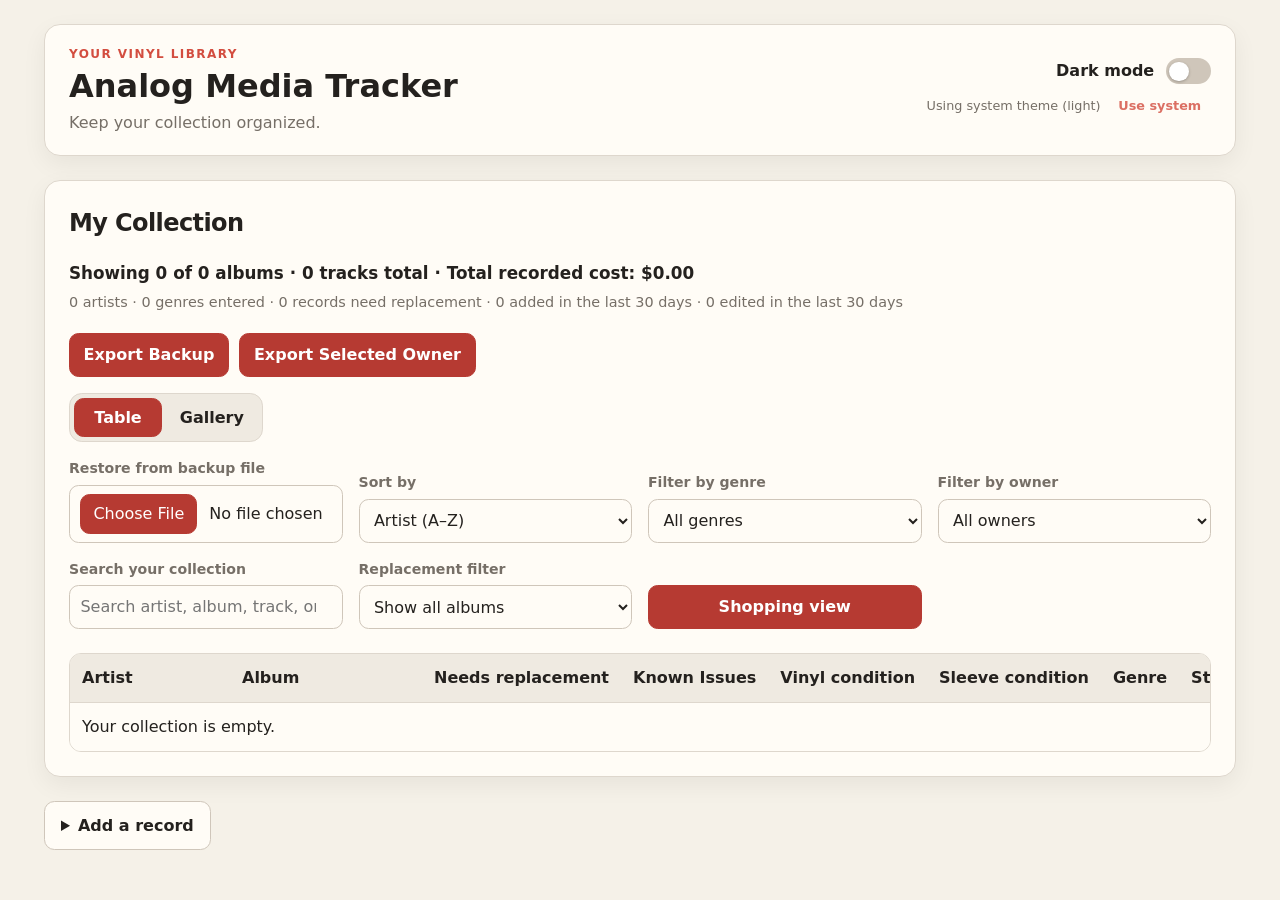
==== commit 3ebf509a: "Added Gallery View Broke and fixed mobile image viewer" ====
--- a/index.html
+++ b/index.html
@@ -46,6 +46,11 @@
       <button type="button" id="export-owner-backup-button">Export Selected Owner</button>
     </div>
 
+    <div class="collection-view-toggle" role="group" aria-label="Collection view">
+      <button type="button" id="table-view-toggle" aria-pressed="true">Table</button>
+      <button type="button" id="gallery-view-toggle" aria-pressed="false">Gallery</button>
+    </div>
+
     <div class="filter-field">
       <label for="restore-backup-file">Restore from backup file</label>
       <input
@@ -103,7 +108,7 @@
     </button>
   </div>
 
-  <div class="table-wrapper">
+  <div id="collection-table-view" class="table-wrapper">
     <div class="table-scroll">
       <table>
         <thead>
@@ -132,6 +137,8 @@
     <nav id="artist-letter-nav" aria-label="Jump to artist" hidden></nav>
   </div>
 
+  <div id="collection-gallery" class="collection-gallery" role="list" aria-label="Album gallery" hidden></div>
+
   </section>
   <details id="add-record-panel">
     <summary>Add a record</summary>
@@ -244,6 +251,32 @@
 
   </section>
 </details>
+
+<dialog id="restore-preview-dialog" class="app-dialog" aria-labelledby="restore-preview-title">
+  <div class="restore-preview-content">
+    <h2 id="restore-preview-title">Review backup restore</h2>
+    <p id="restore-preview-file"></p>
+    <ul class="restore-preview-list">
+      <li id="restore-preview-additions"></li>
+      <li id="restore-preview-updates"></li>
+      <li id="restore-preview-skips"></li>
+    </ul>
+    <p class="dialog-note">
+      Existing albums with matching IDs will be replaced by backup versions.
+      Albums missing from this backup will remain in your collection.
+    </p>
+    <form method="dialog" class="dialog-actions">
+      <button value="cancel">Cancel</button>
+      <button value="restore">Restore backup</button>
+    </form>
+  </div>
+</dialog>
+
+<div id="undo-delete-notice" class="undo-delete-notice" role="status" aria-live="polite" hidden>
+  <span id="undo-delete-message"></span>
+  <button type="button" id="undo-delete-button">Undo</button>
+</div>
+
 <button type="button" id="back-to-top-button" hidden>Back to top</button>
 
 
--- a/styles.css
+++ b/styles.css
@@ -335,6 +335,39 @@
   gap: 0.65rem;
 }
 
+.collection-view-toggle {
+  display: inline-flex;
+  grid-column: 1 / -1;
+  gap: 0.25rem;
+  width: fit-content;
+  padding: 0.25rem;
+  background: var(--surface-muted);
+  border: 1px solid var(--border);
+  border-radius: 0.8rem;
+}
+
+.collection-view-toggle button {
+  min-width: 5.5rem;
+  min-height: 2.4rem;
+  padding: 0.4rem 0.8rem;
+}
+
+.collection-view-toggle button:not([aria-pressed="true"]) {
+  color: var(--text);
+  background: transparent;
+  border-color: transparent;
+}
+
+.collection-view-toggle button:not([aria-pressed="true"]):hover {
+  background: var(--surface);
+  border-color: var(--border);
+}
+
+.collection-view-toggle button[aria-pressed="true"]:hover {
+  background: var(--button-hover);
+  border-color: var(--button-hover);
+}
+
 .filter-field {
   display: grid;
   min-width: 0;
@@ -355,6 +388,219 @@
 .collection-controls #shopping-view-toggle {
   width: 100%;
   margin: 0;
+}
+
+.collection-gallery {
+  display: grid;
+  grid-template-columns: repeat(auto-fill, minmax(min(100%, 14rem), 1fr));
+  align-items: stretch;
+  gap: 1rem;
+}
+
+.collection-gallery[hidden],
+#collection-table-view[hidden] {
+  display: none;
+}
+
+.collection-gallery-empty {
+  grid-column: 1 / -1;
+  margin: 0;
+  padding: 1.5rem;
+  color: var(--text-muted);
+  background: var(--surface-muted);
+  border: 1px dashed var(--border-strong);
+  border-radius: 0.8rem;
+  text-align: center;
+}
+
+.album-gallery-card {
+  display: flex;
+  min-width: 0;
+  flex-direction: column;
+  overflow: hidden;
+  background: var(--surface);
+  border: 1px solid var(--border);
+  border-radius: 0.9rem;
+  box-shadow: 0 4px 14px rgb(0 0 0 / 8%);
+}
+
+.album-gallery-cover-button {
+  display: block;
+  width: 100%;
+  min-height: 0;
+  padding: 0;
+  overflow: hidden;
+  background: var(--surface-muted);
+  border: 0;
+  border-radius: 0;
+}
+
+.album-gallery-cover-button:hover {
+  background: var(--surface-muted);
+}
+
+.album-gallery-cover-button img {
+  display: block;
+  width: 100%;
+  aspect-ratio: 1;
+  object-fit: cover;
+}
+
+.album-gallery-cover-placeholder {
+  display: grid;
+  aspect-ratio: 1;
+  place-items: center;
+  padding: 1rem;
+  color: var(--text-muted);
+  background: var(--surface-muted);
+  font-weight: 600;
+}
+
+.album-gallery-content {
+  display: flex;
+  flex: 1;
+  flex-direction: column;
+  padding: 1rem;
+}
+
+.album-gallery-content h3 {
+  margin: 0;
+  font-size: 1.05rem;
+  line-height: 1.35;
+  overflow-wrap: anywhere;
+}
+
+.album-gallery-artist {
+  margin: 0.25rem 0 0.75rem;
+  color: var(--text-muted);
+}
+
+.album-gallery-badge {
+  align-self: flex-start;
+  margin-bottom: 0.75rem;
+  padding: 0.2rem 0.55rem;
+  color: var(--accent-hover);
+  background: var(--accent-soft);
+  border-radius: 999px;
+  font-size: 0.78rem;
+  font-weight: 650;
+}
+
+.album-gallery-metadata {
+  display: grid;
+  grid-template-columns: auto minmax(0, 1fr);
+  gap: 0.35rem 0.75rem;
+  margin: 0.25rem 0 0.75rem;
+  font-size: 0.86rem;
+}
+
+.album-gallery-metadata dt {
+  color: var(--text-muted);
+}
+
+.album-gallery-metadata dd {
+  min-width: 0;
+  margin: 0;
+  text-align: right;
+  overflow-wrap: anywhere;
+}
+
+.album-gallery-actions {
+  display: flex;
+  gap: 0.5rem;
+  margin-top: auto;
+  padding-top: 0.75rem;
+}
+
+.album-gallery-actions button {
+  min-height: 2.35rem;
+  padding: 0.4rem 0.65rem;
+  font-size: 0.88rem;
+}
+
+.album-gallery-actions .album-gallery-edit {
+  flex: 1;
+  color: var(--text);
+  background: var(--surface-muted);
+  border-color: var(--border);
+}
+
+.album-gallery-actions .album-gallery-edit:hover {
+  background: var(--border);
+}
+
+.album-art-viewer {
+  width: 90vw;
+  max-width: 64rem;
+  max-height: 90vh;
+  padding: 1rem;
+  color: var(--text);
+  background: var(--surface);
+  border: 1px solid var(--border);
+  border-radius: 0.9rem;
+}
+
+.album-art-viewer::backdrop {
+  background: rgb(0 0 0 / 58%);
+}
+
+.album-art-viewer-controls {
+  display: flex;
+  align-items: center;
+  flex-wrap: wrap;
+  gap: 0.5rem;
+}
+
+.album-art-viewer-image {
+  display: block;
+  width: 100%;
+  max-width: 85vw;
+  max-height: 80vh;
+  margin-top: 0.75rem;
+  object-fit: contain;
+}
+
+@media (max-width: 600px) {
+  .album-art-viewer[open] {
+    position: fixed;
+    inset: 0;
+    display: flex;
+    width: 100vw;
+    max-width: none;
+    height: 100vh;
+    height: 100dvh;
+    max-height: none;
+    flex-direction: column;
+    margin: 0;
+    padding:
+      max(1rem, env(safe-area-inset-top))
+      1rem
+      max(1rem, env(safe-area-inset-bottom));
+    overflow: auto;
+    overscroll-behavior: contain;
+    border-radius: 0;
+  }
+
+  .album-art-viewer-controls {
+    flex: 0 0 auto;
+    justify-content: space-between;
+    gap: 0.35rem;
+  }
+
+  .album-art-viewer-controls button {
+    min-height: 2.4rem;
+    padding: 0.35rem 0.5rem;
+    font-size: 0.88rem;
+  }
+
+  .album-art-viewer-image {
+    flex: 1;
+    min-height: 0;
+    max-width: 100%;
+    max-height: calc(100vh - 7rem);
+    max-height: calc(100dvh - 7rem);
+    margin: 0.75rem auto 0;
+  }
 }
 
 #restore-backup-file {
@@ -605,10 +851,19 @@
     padding-right: 4.5rem;
   }
 
-  .table-wrapper .album-cell-content img {
+  .table-wrapper .album-cell-content > button {
     position: absolute;
     top: 0.75rem;
     right: 2.75rem;
+    z-index: 1;
+    display: block;
+    width: 3.5rem;
+    height: 3.5rem;
+    min-height: 0;
+  }
+
+  .table-wrapper .album-cell-content img {
+    position: static;
     border: 1px solid var(--border);
     border-radius: 0.4rem;
   }
@@ -800,6 +1055,92 @@
   box-shadow: 0 4px 14px rgb(0 0 0 / 24%);
 }
 
+.app-dialog {
+  width: min(34rem, calc(100vw - 2rem));
+  max-width: none;
+  padding: 0;
+  color: var(--text);
+  background: var(--surface);
+  border: 1px solid var(--border);
+  border-radius: 1rem;
+  box-shadow: var(--shadow);
+}
+
+.app-dialog::backdrop {
+  background: rgb(0 0 0 / 58%);
+  backdrop-filter: blur(2px);
+}
+
+.restore-preview-content {
+  padding: 1.5rem;
+}
+
+.restore-preview-content h2 {
+  margin-bottom: 0.5rem;
+}
+
+#restore-preview-file,
+.dialog-note {
+  color: var(--text-muted);
+}
+
+.restore-preview-list {
+  display: grid;
+  gap: 0.5rem;
+  margin: 1rem 0;
+  padding-left: 1.25rem;
+}
+
+.dialog-actions {
+  display: flex;
+  justify-content: flex-end;
+  flex-wrap: wrap;
+  max-width: none;
+  margin-top: 1.25rem;
+  gap: 0.65rem;
+}
+
+.dialog-actions button:first-child {
+  color: var(--text);
+  background: var(--surface-muted);
+  border-color: var(--border-strong);
+}
+
+.dialog-actions button:first-child:hover {
+  background: var(--surface-muted);
+  border-color: var(--text-muted);
+}
+
+.undo-delete-notice {
+  position: fixed;
+  right: 1rem;
+  bottom: calc(4.5rem + env(safe-area-inset-bottom));
+  left: 1rem;
+  z-index: 20;
+  display: flex;
+  align-items: center;
+  justify-content: space-between;
+  width: min(34rem, calc(100vw - 2rem));
+  margin: 0 auto;
+  padding: 0.65rem 0.75rem 0.65rem 1rem;
+  color: var(--text);
+  background: var(--surface-muted);
+  border: 1px solid var(--border);
+  border-radius: 0.8rem;
+  box-shadow: var(--shadow);
+  gap: 1rem;
+}
+
+.undo-delete-notice[hidden] {
+  display: none;
+}
+
+.undo-delete-notice button {
+  flex: 0 0 auto;
+  min-height: 2.25rem;
+  padding: 0.35rem 0.75rem;
+}
+
 @media (prefers-reduced-motion: reduce) {
   html {
     scroll-behavior: auto;
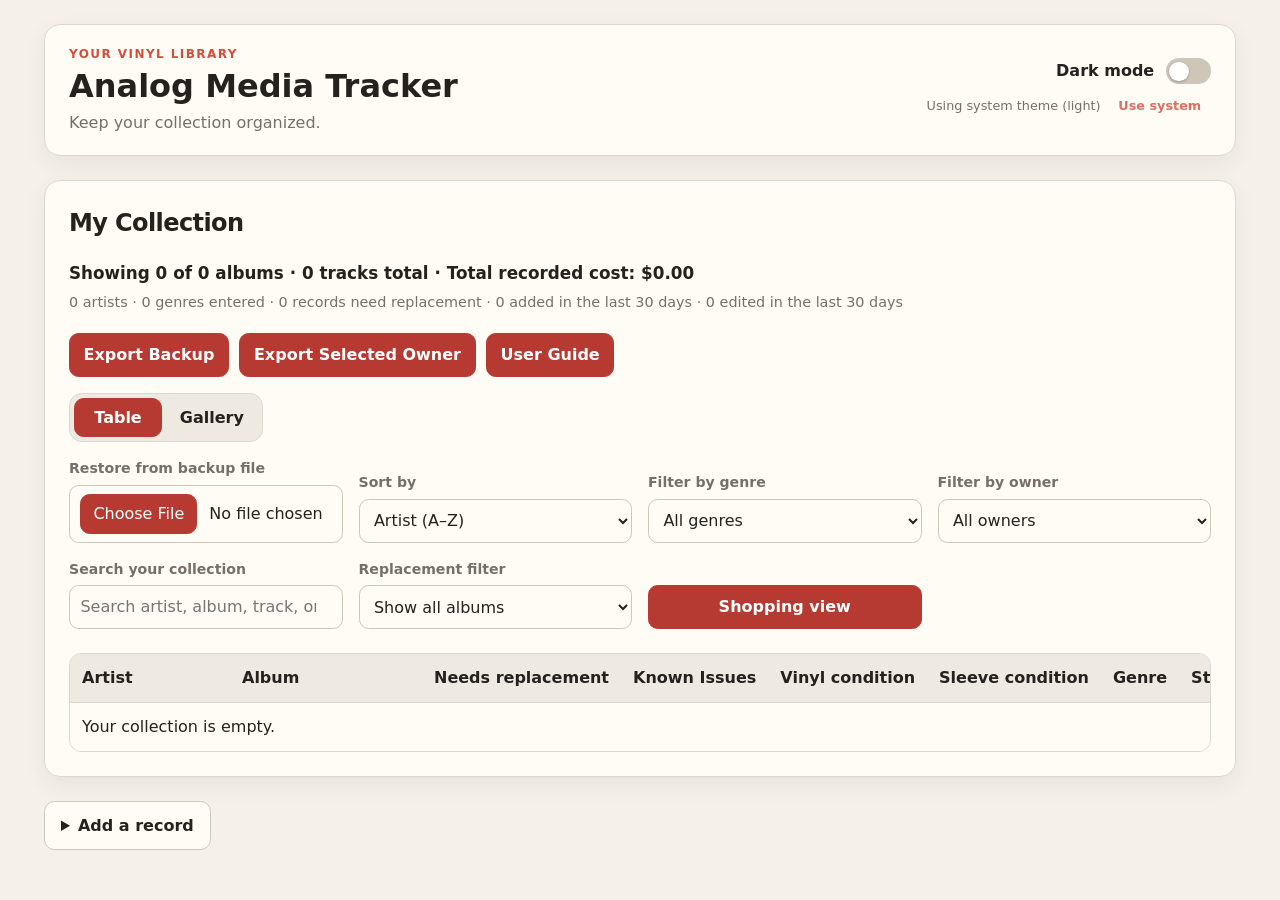
==== commit e335c901: "User Guide Links" ====
--- a/index.html
+++ b/index.html
@@ -44,6 +44,7 @@
     <div class="collection-actions">
       <button type="button" id="export-backup-button">Export Backup</button>
       <button type="button" id="export-owner-backup-button">Export Selected Owner</button>
+      <a class="user-guide-link" href="./user-guide.html">User Guide</a>
     </div>
 
     <div class="collection-view-toggle" role="group" aria-label="Collection view">
@@ -108,36 +109,38 @@
     </button>
   </div>
 
-  <div id="collection-table-view" class="table-wrapper">
-    <div class="table-scroll">
-      <table>
-        <thead>
-          <tr>
-            <th scope="col">Artist</th>
-            <th scope="col">Album</th>
-            <th scope="col">Needs replacement</th>
-            <th scope="col">Known Issues</th>
-            <th scope="col">Vinyl condition</th>
-            <th scope="col">Sleeve condition</th>
-            <th scope="col">Genre</th>
-            <th scope="col">Storage location</th>
-            <th scope="col">Album Release Date</th>
-            <th scope="col">Pressing Year</th>
-            <th scope="col">Price paid (USD)</th>
-            <th scope="col">Owner</th>
-            <th scope="col">Last edited</th>
-            <th scope="col">Actions</th>
-          </tr>
-        </thead>
-        <tbody id="collection-table-body">
-          <!-- JavaScript will add album rows here -->
-        </tbody>
-      </table>
-    </div>
+  <div class="collection-view-content">
+    <div id="collection-table-view" class="table-wrapper">
+      <div class="table-scroll">
+        <table>
+          <thead>
+            <tr>
+              <th scope="col">Artist</th>
+              <th scope="col">Album</th>
+              <th scope="col">Needs replacement</th>
+              <th scope="col">Known Issues</th>
+              <th scope="col">Vinyl condition</th>
+              <th scope="col">Sleeve condition</th>
+              <th scope="col">Genre</th>
+              <th scope="col">Storage location</th>
+              <th scope="col">Album Release Date</th>
+              <th scope="col">Pressing Year</th>
+              <th scope="col">Price paid (USD)</th>
+              <th scope="col">Owner</th>
+              <th scope="col">Last edited</th>
+              <th scope="col">Actions</th>
+            </tr>
+          </thead>
+          <tbody id="collection-table-body">
+            <!-- JavaScript will add album rows here -->
+          </tbody>
+        </table>
+      </div>
+    </div>
+
+    <div id="collection-gallery" class="collection-gallery" role="list" aria-label="Album gallery" hidden></div>
     <nav id="artist-letter-nav" aria-label="Jump to artist" hidden></nav>
   </div>
-
-  <div id="collection-gallery" class="collection-gallery" role="list" aria-label="Album gallery" hidden></div>
 
   </section>
   <details id="add-record-panel">
--- a/styles.css
+++ b/styles.css
@@ -280,9 +280,103 @@
 
 button:focus-visible,
 input:focus-visible,
-select:focus-visible {
+select:focus-visible,
+a:focus-visible {
   outline: 3px solid var(--focus);
   outline-offset: 2px;
+}
+
+.collection-actions .user-guide-link,
+.guide-back-link {
+  display: inline-flex;
+  align-items: center;
+  justify-content: center;
+  min-height: 2.75rem;
+  padding: 0.5rem 0.85rem;
+  color: var(--button-text);
+  background: var(--button-accent);
+  border: 1px solid var(--button-accent);
+  border-radius: 0.6rem;
+  font-weight: 600;
+  text-decoration: none;
+  transition: background-color 150ms ease, border-color 150ms ease;
+}
+
+.collection-actions .user-guide-link:hover,
+.guide-back-link:hover {
+  color: var(--button-text);
+  background: var(--button-hover);
+  border-color: var(--button-hover);
+}
+
+.user-guide-page {
+  max-width: 980px;
+}
+
+.user-guide-content {
+  display: grid;
+  gap: 1rem;
+}
+
+.user-guide-toc {
+  display: flex;
+  flex-wrap: wrap;
+  gap: 0.5rem;
+}
+
+.user-guide-toc a {
+  padding: 0.35rem 0.65rem;
+  color: var(--text);
+  background: var(--surface-muted);
+  border: 1px solid var(--border);
+  border-radius: 999px;
+  text-decoration: none;
+}
+
+.user-guide-content a:not(.guide-back-link) {
+  color: var(--accent-hover);
+}
+
+.user-guide-section {
+  padding: 1.25rem 1.5rem;
+  background: var(--surface);
+  border: 1px solid var(--border);
+  border-radius: 0.9rem;
+  box-shadow: var(--shadow);
+}
+
+.user-guide-section h2 {
+  margin-top: 0;
+}
+
+.user-guide-section h3 {
+  margin-bottom: 0.35rem;
+}
+
+.user-guide-section li + li {
+  margin-top: 0.35rem;
+}
+
+.user-guide-callout {
+  padding: 0.85rem 1rem;
+  background: var(--surface-muted);
+  border-left: 4px solid var(--accent);
+  border-radius: 0.35rem;
+}
+
+a:focus-visible {
+  border-radius: 0.35rem;
+}
+
+@media (max-width: 600px) {
+  .user-guide-header {
+    align-items: flex-start;
+    flex-direction: column;
+  }
+
+  .user-guide-section {
+    padding: 1rem;
+  }
 }
 
 .track-row {
@@ -615,6 +709,24 @@
   align-items: start;
 }
 
+.collection-view-content {
+  display: grid;
+  grid-template-columns: minmax(0, 1fr) auto;
+  align-items: start;
+  max-width: 100%;
+}
+
+.collection-view-content > #collection-table-view,
+.collection-view-content > .collection-gallery {
+  grid-column: 1;
+  grid-row: 1;
+}
+
+.collection-view-content > #artist-letter-nav {
+  grid-column: 2;
+  grid-row: 1;
+}
+
 
 table {
   width: 100%;
@@ -653,13 +765,7 @@
   }
 
 
-  .table-wrapper > #artist-letter-nav {
-    grid-column: 2;
-    grid-row: 1;
-  }
-
-
-    .table-wrapper > #artist-letter-nav:not([hidden]) {
+    .collection-view-content > #artist-letter-nav:not([hidden]) {
     display: flex;
     flex-direction: column;
     align-self: start;
@@ -958,8 +1064,17 @@
     border: 0;
   }
 
-  .table-wrapper > .table-scroll,
-  .table-wrapper > #artist-letter-nav {
+  .collection-view-content {
+    grid-template-columns: minmax(0, 1fr);
+  }
+
+  .collection-view-content > #collection-table-view,
+  .collection-view-content > .collection-gallery,
+  .collection-view-content > #artist-letter-nav {
+    grid-area: 1 / 1;
+  }
+
+  .table-wrapper > .table-scroll {
     grid-area: 1 / 1;
   }
 
@@ -970,7 +1085,7 @@
   }
 
 
-  .table-wrapper > #artist-letter-nav:not([hidden]) {
+  .collection-view-content > #artist-letter-nav:not([hidden]) {
     display: flex;
     flex-direction: column;
     align-self: start;
@@ -986,6 +1101,21 @@
     background: var(--surface);
     border: 1px solid var(--border);
     border-radius: 0.75rem;
+  }
+
+  .collection-view-content.gallery-mode {
+    grid-template-columns: minmax(0, 1fr) auto;
+  }
+
+  .collection-view-content.gallery-mode > #artist-letter-nav:not([hidden]) {
+    grid-column: 2;
+    grid-row: 1;
+    margin: 0.5rem 0;
+  }
+
+  .collection-view-content.gallery-mode > #collection-gallery {
+    grid-column: 1;
+    grid-row: 1;
   }
 
   #artist-letter-nav button {
